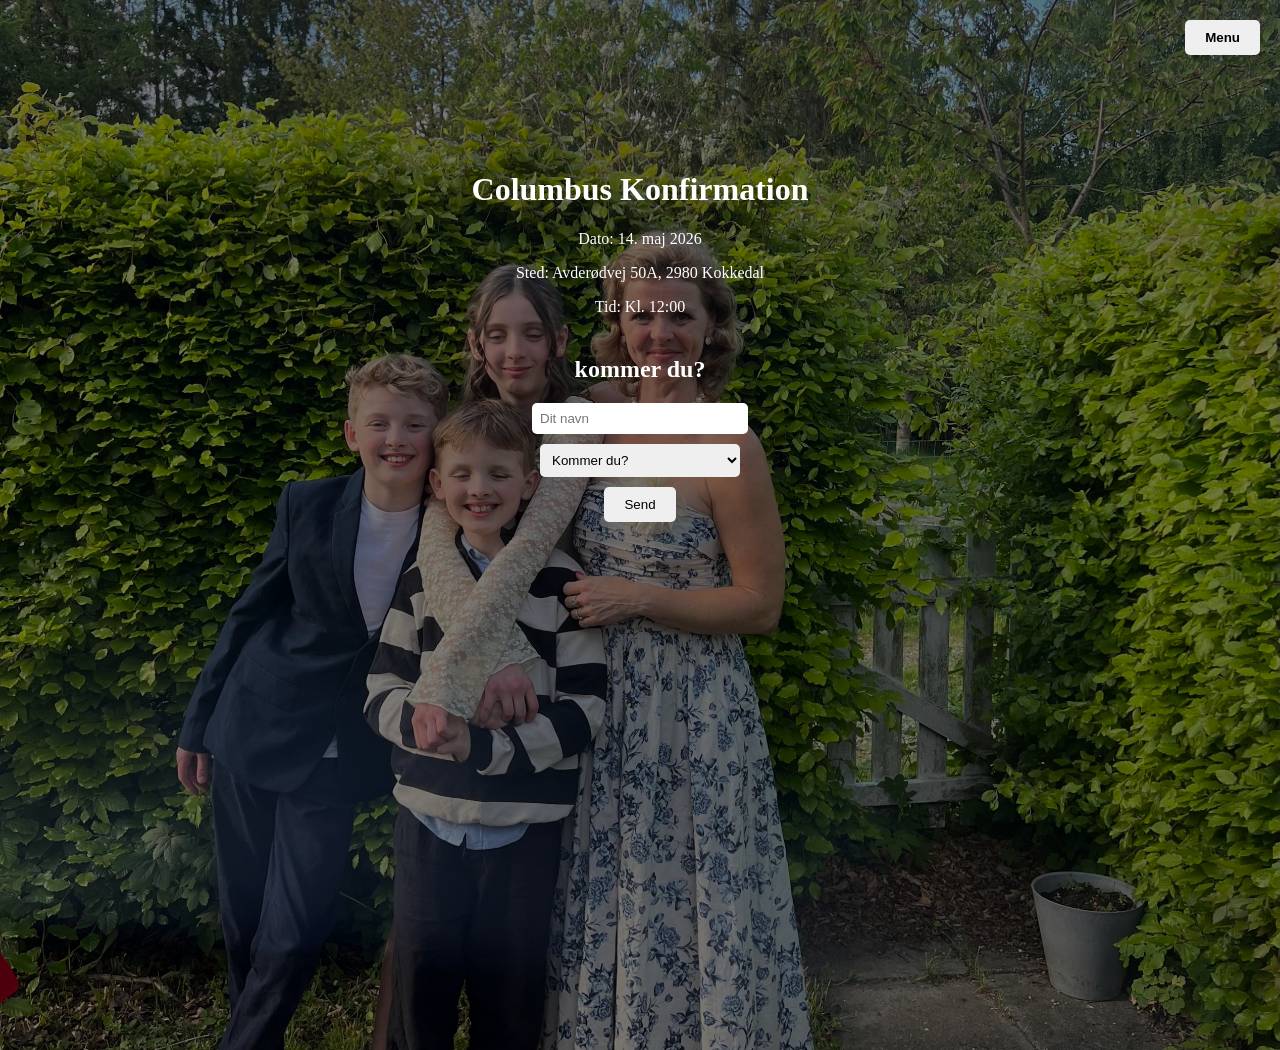
==== index.html @ 3f839216 "Add files via upload" ====
<!DOCTYPE html>
<html lang="da">
<head>
    <meta charset="UTF-8">
    <title>Columbus Konfirmation</title>
    <link rel="stylesheet" href="style.css">
</head>
<body class="main-background">

    <button class="menu-button" onclick="goToMenu()">Menu</button>

    <div class="content">
        <h1>Columbus Konfirmation</h1>
        <p>Dato: 14. maj 2026</p>
        <p>Sted: Avderødvej 50A, 2980 Kokkedal</p>
        <p>Tid: Kl. 12:00</p>

        <div class="rsvp-box">
            <h2>kommer du?</h2>
            <input type="text" id="name" placeholder="Dit navn">
            <select id="attendance">
                <option value="">Kommer du?</option>
                <option value="Ja">Ja</option>
                <option value="Nej">Nej</option>
            </select>
            <button onclick="sendRSVP()">Send</button>
            <p id="responseMessage"></p>
        </div>
    </div>

    <script src="script.js"></script>
</body>
</html>
---- style.css ----
/* Main page background */
.main-background {
    background-image: url("main-bg.jpg");
    background-size: cover;
    background-position: center;
    min-height: 100vh;
    margin: 0;
}

/* Menu page background */
.menu-background {
    background-image: url("menu-bg.jpg");
    background-size: cover;
    background-position: center;
    min-height: 100vh;
    margin: 0;
}

.buffe {
    font-size: 100px;
}

/* Overlay content */
.content, .menu-content {
    text-align: center;
    padding-top: 150px;
    background: rgba(0,0,0,0.5); /* makes text readable over background */
    min-height: 100vh;
    color: white;
}

/* Buttons */
.menu-button, .back-button {
    position: absolute;
    padding: 10px 20px;
    cursor: pointer;
    font-weight: bold;
}

.menu-button { top: 20px; right: 20px; }
.back-button { top: 20px; left: 20px; }

/* RSVP box */
.rsvp-box { margin-top: 40px; }

input, select {
    display: block;
    margin: 10px auto;
    padding: 8px;
    width: 200px;
    border-radius: 5px;
    border: none;
}

button { padding: 10px 20px; cursor: pointer; border-radius: 5px; border: none; }

/* Dropdown menu */
.dropdown { position: relative; display: inline-block; margin: 20px; }
.dropbtn {
    background-color: rgba(0,0,0,0.7);
    color: white;
    padding: 12px 20px;
    font-size: 16px;
    border: none;
    border-radius: 5px;
    cursor: pointer;
}
.dropdown-content {
    display: none;
    position: absolute;
    background-color: rgba(0,0,0,0.8);
    min-width: 200px;
    text-align: left;
    z-index: 1;
    border-radius: 5px;
}
.dropdown-content p { padding: 10px; margin: 0; cursor: default; }
.dropdown:hover .dropdown-content { display: block; }
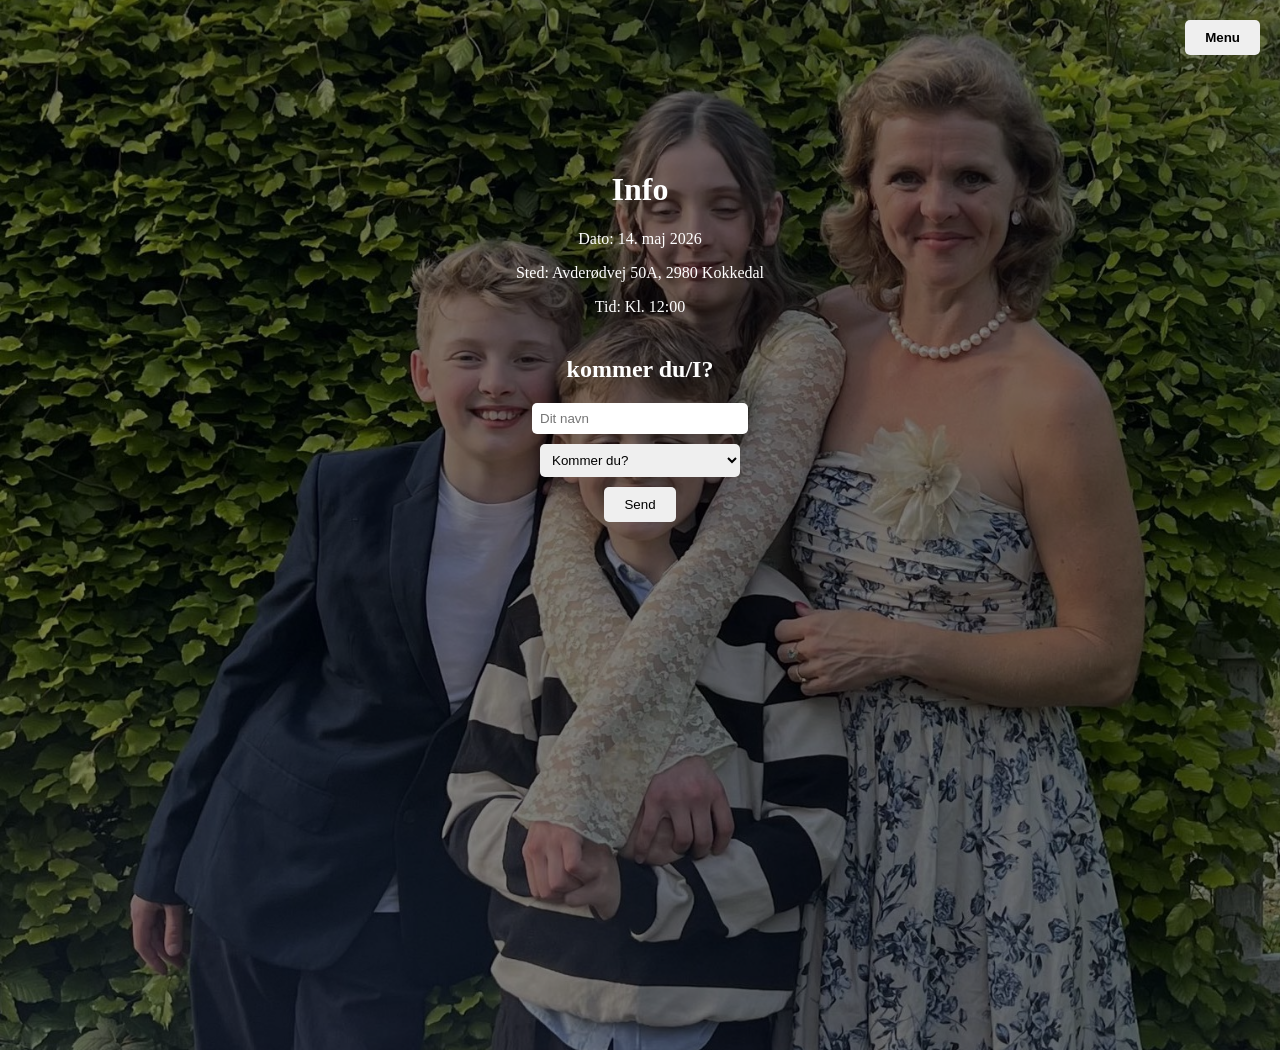
==== commit a4c40780: "Update event title and RSVP question wording" ====
--- a/index.html
+++ b/index.html
@@ -10,13 +10,13 @@
     <button class="menu-button" onclick="goToMenu()">Menu</button>
 
     <div class="content">
-        <h1>Columbus Konfirmation</h1>
+        <h1>Info</h1>
         <p>Dato: 14. maj 2026</p>
         <p>Sted: Avderødvej 50A, 2980 Kokkedal</p>
         <p>Tid: Kl. 12:00</p>
 
         <div class="rsvp-box">
-            <h2>kommer du?</h2>
+            <h2>kommer du/I?</h2>
             <input type="text" id="name" placeholder="Dit navn">
             <select id="attendance">
                 <option value="">Kommer du?</option>
@@ -30,4 +30,4 @@
 
     <script src="script.js"></script>
 </body>
-</html>+</html>
